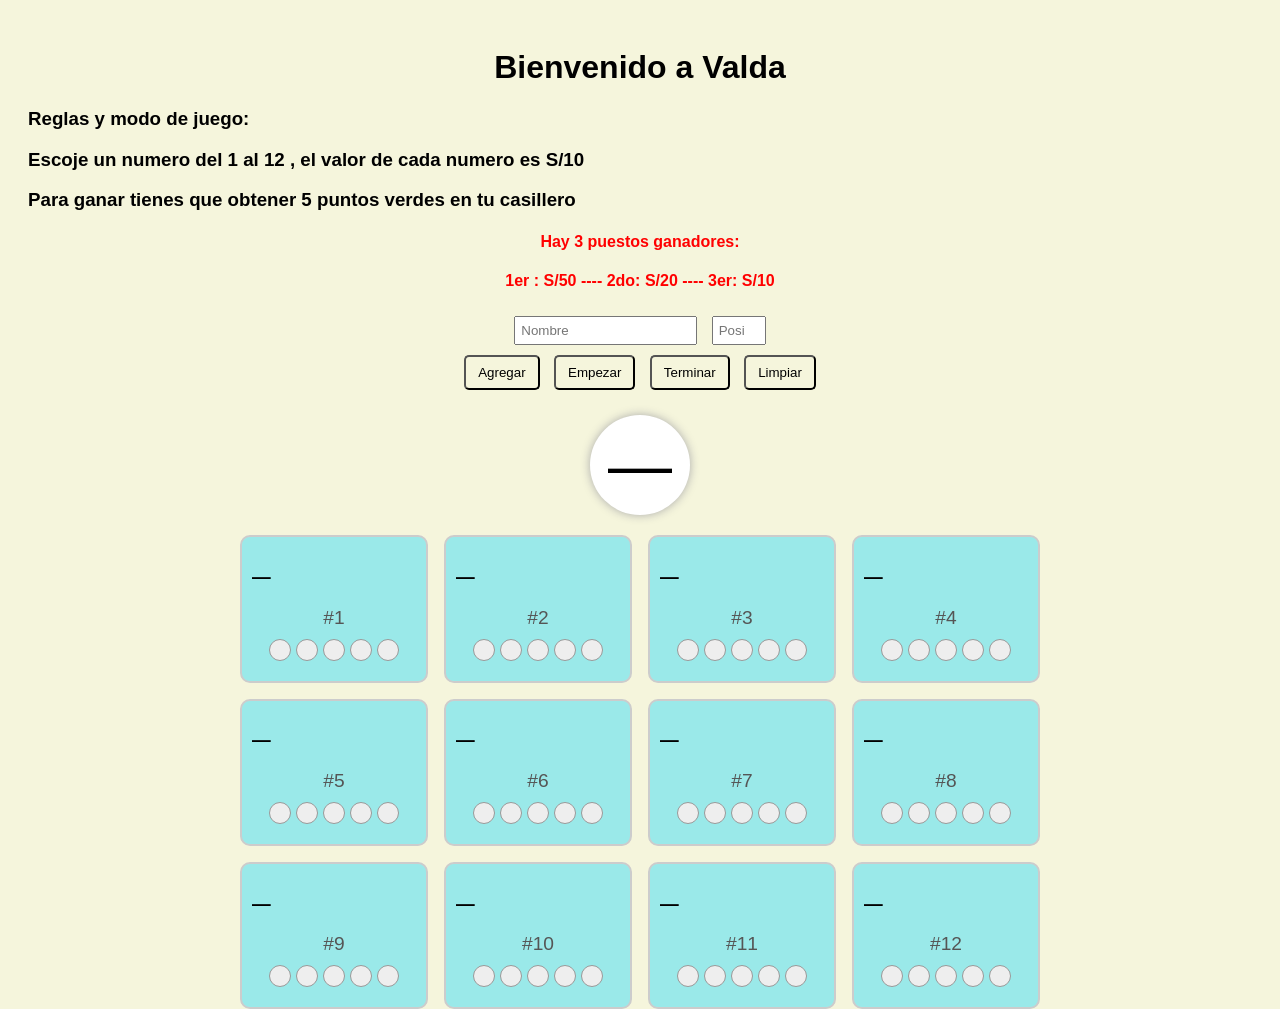
==== index.html @ 1f159853 "Update and rename inicio.html to index.html" ====
<!DOCTYPE html>
<html lang="es">
<head>
  <meta charset="UTF-8" />
  <title>Juego de Cards Aleatorios</title>
  <link rel="stylesheet" href="styles.css" />
</head>
<body>

  <H1>Bienvenido a Valda</H1>
  <h3>Reglas y modo de juego:</h3>
  <h3> Escoje un numero del 1 al 12 , el valor de cada numero es S/10</h3>
  <h3>Para ganar tienes que obtener 5 puntos verdes en tu casillero</h3>
  <h4>Hay 3 puestos ganadores:</h4>
  <h4>1er : S/50  ----  2do: S/20  ---- 3er: S/10</h4>

  <!-- Controles superiores -->
  <div class="controls">
    <input type="text" id="nameInput" placeholder="Nombre" />
    <input type="number" id="positionInput" placeholder="Posición (1-12)" min="1" max="12" />
    <div class="content-botones">
      <button id="addBtn" onclick="addCard()">Agregar</button>
      <button onclick="startRandom()">Empezar</button>
      <button onclick="stopRandom()">Terminar</button>
      <button onclick="clearAll()">Limpiar</button>
    </div>
    
  </div>

  <!-- Display del número aleatorio actual -->
  <div class="number-display" id="numberDisplay">—</div>

  <!-- Contenedor de las tarjetas -->
  <div class="container" id="cardContainer"></div>

  <!-- Script principal -->
  <script src="script.js"></script>
</body>
</html>
---- styles.css ----
/* Estilos generales */
body {
  font-family: Arial, sans-serif;
  text-align: center;
  padding: 20px;
  height: 100vh;
  background-color: beige;
}

h3{
  text-align: left;
  color: rgb(0, 0, 0);
}

h4{
  color: red;
}

/* Área de controles */
.controls {
  margin-bottom: 20px;

}

input {
  margin: 5px;
  padding: 5px;

}

button {
  margin: 5px;
  padding: 8px 12px;
  cursor: pointer;
  border-radius: 5px;
  background-color: transparent;
}


/* Botón eliminar oculto por defecto */
.delete-btn {
  position: absolute;
  top: 5px;
  right: 5px;
  padding: 2px 6px;
  background-color: red;
  color: white;
  border: none;
  border-radius: 50%;
  cursor: pointer;
  font-size: 0.8rem;
  line-height: 1;
  display: none; /* oculto por defecto */
  z-index: 10;
}

/* Mostrar botón solo cuando se pasa el mouse sobre la tarjeta */
.card:hover .delete-btn {
  display: block;
}


/* Número aleatorio actual
#numberDisplay {
  font-size: 4rem;
  font-weight: bold;
  text-align: center;
  padding: 15px;
  border: 4px solid #444;
  border-radius: 15px;
  margin: 20px auto;
  width: 100px;
  background-color: #fff;
  transition: transform 0.3s ease, background-color 0.3s ease;
}

#numberDisplay.flash {
  background-color: gold;
  transform: scale(1.2);
} */


#numberDisplay {
  font-size: 4rem;
  width: 100px;
  height: 100px;
  text-align: center;
  line-height: 100px;
  border-radius: 50%;
  margin: 20px auto;
  background: #fff;
  box-shadow: 0 0 10px #aaa;
  transition: transform 0.6s ease;
  transform-style: preserve-3d;
}

.roll {
  animation: rollAnim 0.6s ease forwards;
}

@keyframes rollAnim {
  0%   { transform: rotateY(0deg) rotateX(0deg); }
  50%  { transform: rotateY(180deg) rotateX(180deg); }
  100% { transform: rotateY(360deg) rotateX(360deg); }
}

 

/* Contenedor de tarjetas en cuadrícula */
.container {
  display: grid;
  grid-template-columns: repeat(4, 1fr); /* 4 columnas */
  gap: 1rem;
  max-width: 800px;
  margin: auto;
}

/* Estilos base para cada tarjeta */
.card {
  border: 2px solid #ccc;
  border-radius: 10px;
  padding: 10px;
  transition: 0.3s;
  background-color: rgb(154, 233, 233);
  position: relative;
}

/* Tarjeta activa (seleccionada por número aleatorio) */
.card.active {
  border-color: green;
  background-color: #e5ffe5;
}

.card.highlight {
  box-shadow: 0 0 15px 5px rgba(255, 215, 0, 0.8);
  transform: scale(1.03);
  transition: all 0.2s ease;
}


/* Números de posición en cada tarjeta */
.number-label {
  font-size: 1.2rem;
  color: #555;
  margin: 5px 0;
}

/* Área de los 5 círculos */
.circles {
  display: flex;
  justify-content: center;
  gap: 5px;
  margin-top: 10px;
}

/* Círculo apagado */
.circle {
  width: 20px;
  height: 20px;
  border-radius: 50%;
  background-color: #eee;
  border: 1px solid #999;
}

/* Círculo activo (encendido) */
.circle.active {
  background-color: green;
}

/* Mensaje de ganador */
.winner-message {
  margin-top: 10px;
  font-weight: bold;
  color: darkgreen;
}
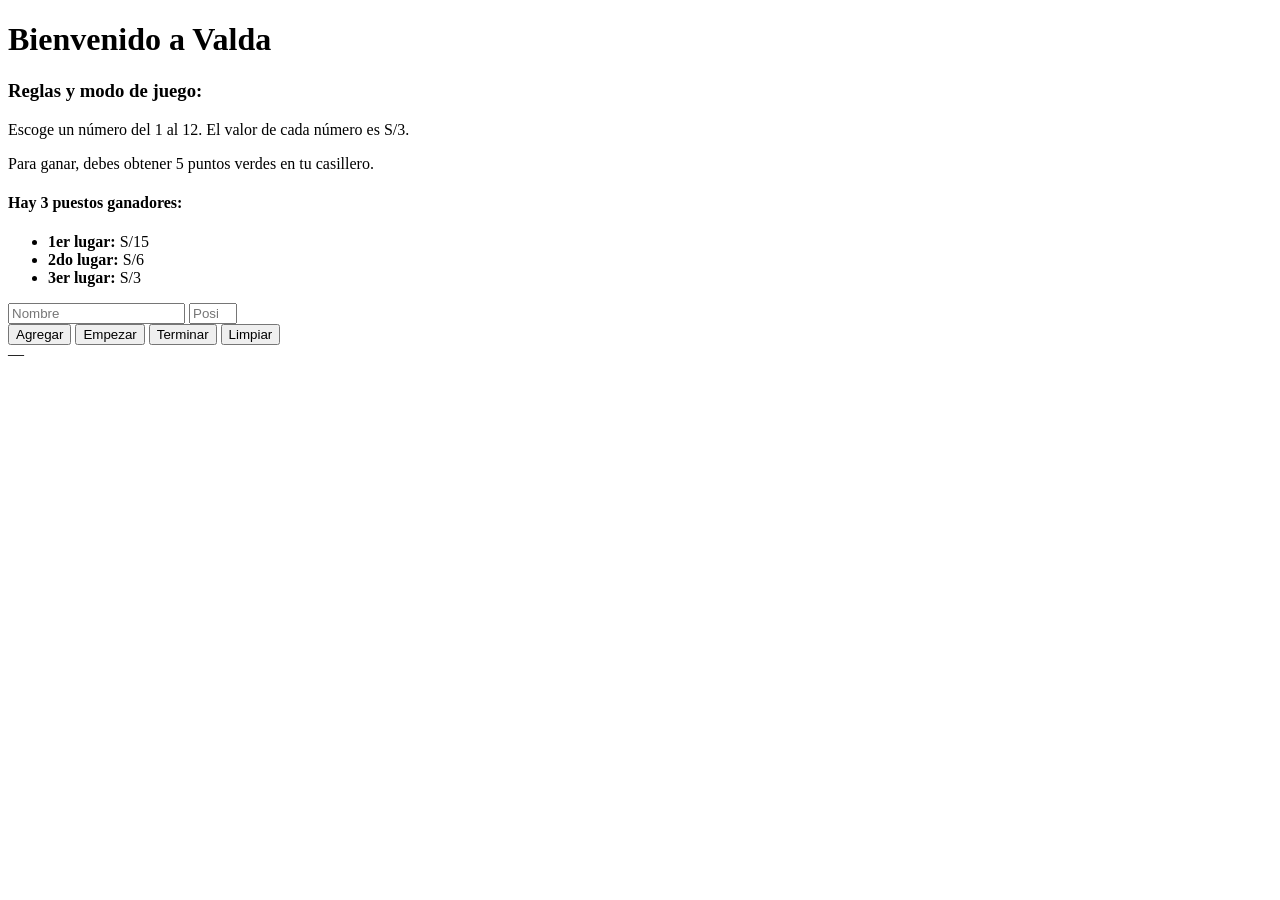
==== commit 5dd41109: "Update index.html" ====
--- a/index.html
+++ b/index.html
@@ -7,33 +7,45 @@
 </head>
 <body>
 
-  <H1>Bienvenido a Valda</H1>
-  <h3>Reglas y modo de juego:</h3>
-  <h3> Escoje un numero del 1 al 12 , el valor de cada numero es S/10</h3>
-  <h3>Para ganar tienes que obtener 5 puntos verdes en tu casillero</h3>
-  <h4>Hay 3 puestos ganadores:</h4>
-  <h4>1er : S/50  ----  2do: S/20  ---- 3er: S/10</h4>
+  <header>
+    <h1>Bienvenido a Valda</h1>
+    <div class="game-info">
+      <h3>Reglas y modo de juego:</h3>
+      <p>Escoge un número del 1 al 12. El valor de cada número es S/3.</p>
+      <p>Para ganar, debes obtener 5 puntos verdes en tu casillero.</p>
+      <h4>Hay 3 puestos ganadores:</h4>
+      <ul>
+        <li><strong>1er lugar:</strong> S/15</li>
+        <li><strong>2do lugar:</strong> S/6</li>
+        <li><strong>3er lugar:</strong> S/3</li>
+      </ul>
+    </div>
+  </header>
 
   <!-- Controles superiores -->
-  <div class="controls">
+  <section class="controls">
     <input type="text" id="nameInput" placeholder="Nombre" />
     <input type="number" id="positionInput" placeholder="Posición (1-12)" min="1" max="12" />
     <div class="content-botones">
-      <button id="addBtn" onclick="addCard()">Agregar</button>
-      <button onclick="startRandom()">Empezar</button>
-      <button onclick="stopRandom()">Terminar</button>
-      <button onclick="clearAll()">Limpiar</button>
+      <button class="btn-agregar" id="addBtn" onclick="addCard()">Agregar</button>
+      <button class="btn-empezar" onclick="startRandom()">Empezar</button>
+      <button class="btn-stop" onclick="stopRandom()">Terminar</button>
+      <button class="btn-limpiar" onclick="clearAll()">Limpiar</button>
     </div>
-    
-  </div>
+  </section>
 
   <!-- Display del número aleatorio actual -->
-  <div class="number-display" id="numberDisplay">—</div>
+  <section class="display-area">
+    <div class="number-display" id="numberDisplay">—</div>
+  </section>
 
   <!-- Contenedor de las tarjetas -->
-  <div class="container" id="cardContainer"></div>
+  <section class="cards-container">
+    <div class="container" id="cardContainer"></div>
+  </section>
 
   <!-- Script principal -->
   <script src="script.js"></script>
 </body>
 </html>
+
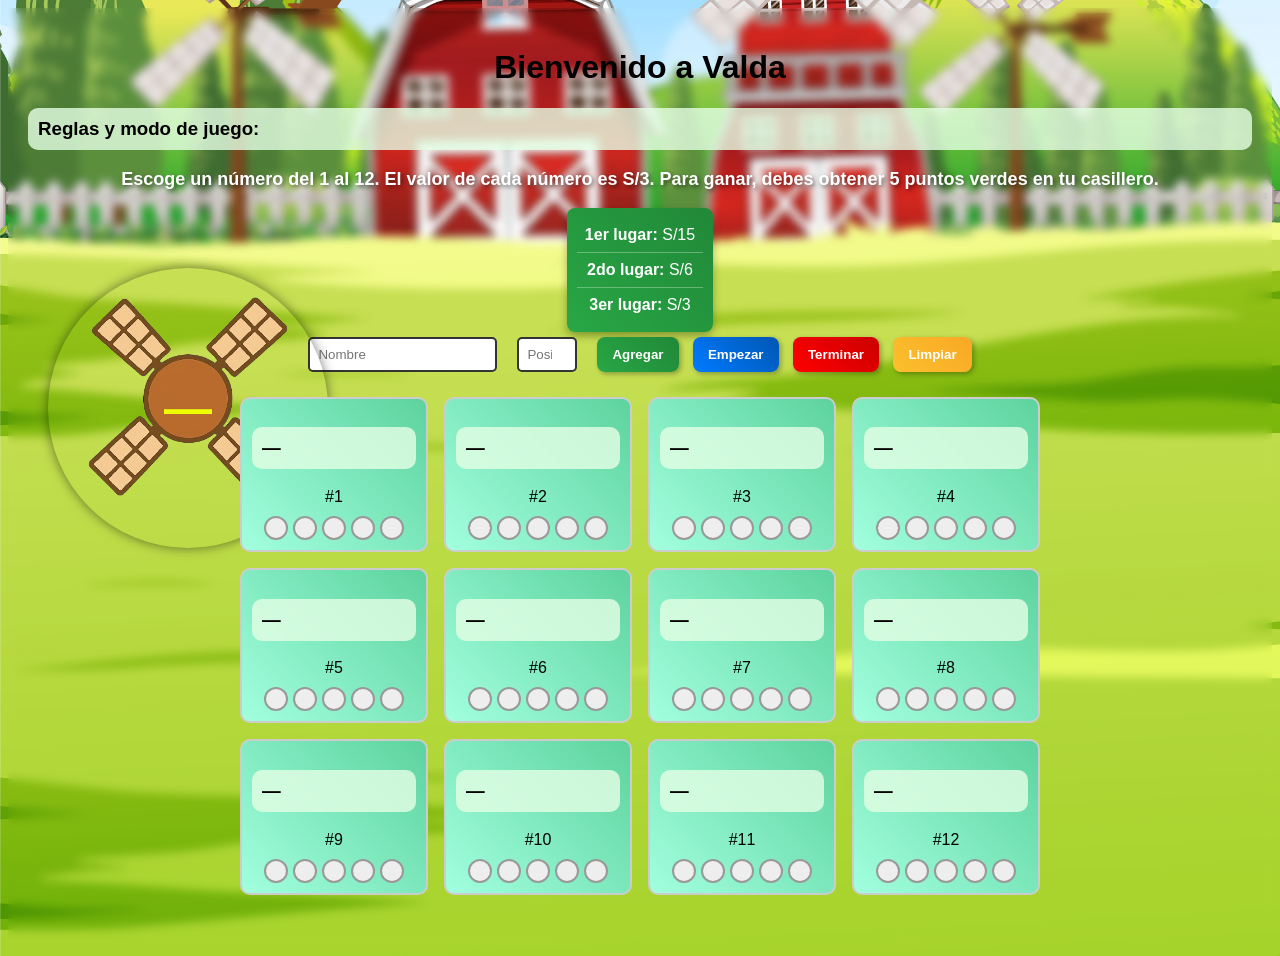
==== commit f7116106: "Update index.html" ====
--- a/index.html
+++ b/index.html
@@ -11,14 +11,18 @@
     <h1>Bienvenido a Valda</h1>
     <div class="game-info">
       <h3>Reglas y modo de juego:</h3>
-      <p>Escoge un número del 1 al 12. El valor de cada número es S/3.</p>
-      <p>Para ganar, debes obtener 5 puntos verdes en tu casillero.</p>
-      <h4>Hay 3 puestos ganadores:</h4>
-      <ul>
-        <li><strong>1er lugar:</strong> S/15</li>
-        <li><strong>2do lugar:</strong> S/6</li>
-        <li><strong>3er lugar:</strong> S/3</li>
-      </ul>
+      <p>Escoge un número del 1 al 12. El valor de cada número es S/3.
+        Para ganar, debes obtener 5 puntos verdes en tu casillero.
+      </p>
+      <div class="game-horizontal">
+        <ul>
+          <li><strong>1er lugar:</strong> S/15</li>
+          <li><strong>2do lugar:</strong> S/6</li>
+          <li><strong>3er lugar:</strong> S/3</li>
+        </ul>
+      </div>
+      
+      
     </div>
   </header>
 
--- a/styles.css
+++ b/styles.css
@@ -0,0 +1,205 @@
+/* Estilos generales */
+body {
+  font-family: Arial, sans-serif;
+  text-align: center;
+  padding: 20px;
+  height: 100vh;
+  background: url('images/granja.jpg') no-repeat center center fixed;
+  background-size: cover;
+  backdrop-filter: blur(5px);
+}
+
+ul {
+  list-style-type: none;
+  padding: 10px;
+  margin: 0 auto; /* Centrar la lista */
+  display: inline-block; /* Hace que la lista solo ocupe el tamaño de su contenido */
+  background: linear-gradient(45deg, #28a745, #218838);
+  border-radius: 8px;
+  box-shadow: 0 4px 8px rgba(0, 0, 0, 0.3);
+}
+
+/* Estilos para los párrafos */
+.game-info p {
+  color: #FFFFFF; /* Blanco puro para máxima legibilidad */
+  font-size: 18px; /* Ajustar tamaño si es necesario */
+  font-weight: bold; /* Hace que resalte más */
+  text-shadow: 2px 2px 4px rgba(0, 0, 0, 0.5); /* Agrega sombra para que no se pierda en el fondo */
+}
+
+
+ul li {
+  padding: 8px; /* Espaciado interno */
+  font-size: 16px; /* Tamaño de texto */
+  color: white; /* Color de texto */
+  border-bottom: 1px solid rgba(255, 255, 255, 0.3); /* Línea separadora sutil */
+}
+
+ul li:last-child {
+  border-bottom: none; /* Elimina la línea del último elemento */
+}
+
+
+h3 {
+  text-align: left;
+  color: rgb(0, 0, 0);
+  background-color: rgba(229, 255, 229, 0.8);
+  padding: 10px;
+  border-radius: 10px;
+}
+
+h4 {
+  color: rgb(235, 245, 255); /* Un azul muy claro para buen contraste */
+  background: linear-gradient(45deg, rgba(80, 80, 80, 0.8), rgba(50, 50, 50, 0.9)); /* Tonos oscuros sutiles */
+  padding: 8px;
+  border-radius: 6px; /* Bordes redondeados para un toque moderno */
+  box-shadow: 0 4px 6px rgba(0, 0, 0, 0.3); /* Sombra ligera */
+  font-weight: bold;
+  text-align: center; /* Centrar el texto */
+  letter-spacing: 1px; /* Espaciado para mejorar la legibilidad */
+}
+
+
+/* Controles superiores */
+.controls {
+  margin-bottom: 20px;
+  display: flex;
+  justify-content: center;
+  gap: 10px;
+}
+
+input {
+  margin: 5px;
+  padding: 8px;
+  border-radius: 5px;
+  border: 2px solid #333;
+}
+
+/* Estilo de los botones */
+button {
+  margin: 5px;
+  padding: 10px 15px;
+  cursor: pointer;
+  border-radius: 8px;
+  font-weight: bold;
+  border: none;
+  transition: all 0.3s ease-in-out;
+  box-shadow: 2px 2px 5px rgba(0, 0, 0, 0.3);
+}
+
+.btn-agregar {
+  color: white;
+  background: linear-gradient(45deg, #28a745, #218838);
+}
+
+.btn-empezar {
+  color: white;
+  background: linear-gradient(45deg, #007bff, #0056b3);
+}
+
+.btn-stop {
+  color: white;
+  background: linear-gradient(45deg, #ff0000, #cc0000);
+}
+
+.btn-limpiar {
+  color: white;
+  background: linear-gradient(45deg, #fbc02d, #f9a825);
+}
+
+button:hover {
+  transform: scale(1.05);
+}
+
+/* Número aleatorio */
+#numberDisplay {
+  position: absolute;
+  left: 40px;
+  top: 260px;
+  width: 280px;
+  height: 280px;
+  font-size: 48px;
+  font-weight: bold;
+  color: rgb(238, 255, 0);
+  display: flex;
+  justify-content: center;
+  align-items: center;
+  background-image: url('images/molino.png');
+  background-size: contain;
+  background-repeat: no-repeat;
+  background-position: center;
+  border-radius: 50%;
+  box-shadow: 0 0 12px rgba(0, 0, 0, 0.5);
+  transition: transform 0.4s ease;
+}
+
+
+#numberDisplay.flash {
+  
+  transform: scale(1.3);
+}
+
+#numberDisplay.rolling {
+  animation: spin 0.6s linear infinite;
+}
+
+@keyframes spin {
+  0% { transform: rotate(0deg); }
+  100% { transform: rotate(360deg); }
+}
+
+
+/* Contenedor de tarjetas */
+.container {
+  display: grid;
+  grid-template-columns: repeat(4, 1fr);
+  gap: 1rem;
+  max-width: 800px;
+  margin: auto;
+}
+
+/* Estilos de cada tarjeta */
+.card {
+  border: 2px solid #ccc;
+  border-radius: 10px;
+  padding: 10px;
+  transition: 0.3s;
+  background: linear-gradient(45deg, #a2ffdf, #5dd39e);
+  position: relative;
+}
+
+.card:hover {
+  transform: scale(1.05);
+}
+
+.card.active {
+  border-color: green;
+  background-color: #e5ffe5;
+}
+
+.card.highlight {
+  box-shadow: 0 0 15px 5px rgba(255, 215, 0, 0.8);
+  transform: scale(1.03);
+}
+
+/* Área de los 5 círculos */
+.circles {
+  display: flex;
+  justify-content: center;
+  gap: 5px;
+  margin-top: 10px;
+}
+
+.circle {
+  width: 20px;
+  height: 20px;
+  border-radius: 50%;
+  background-color: #eee;
+  border: 2px solid #999;
+  transition: all 0.3s ease-in-out;
+}
+
+.circle.active {
+  background-color: green;
+  box-shadow: 0 0 8px rgba(0, 255, 0, 0.8);
+}
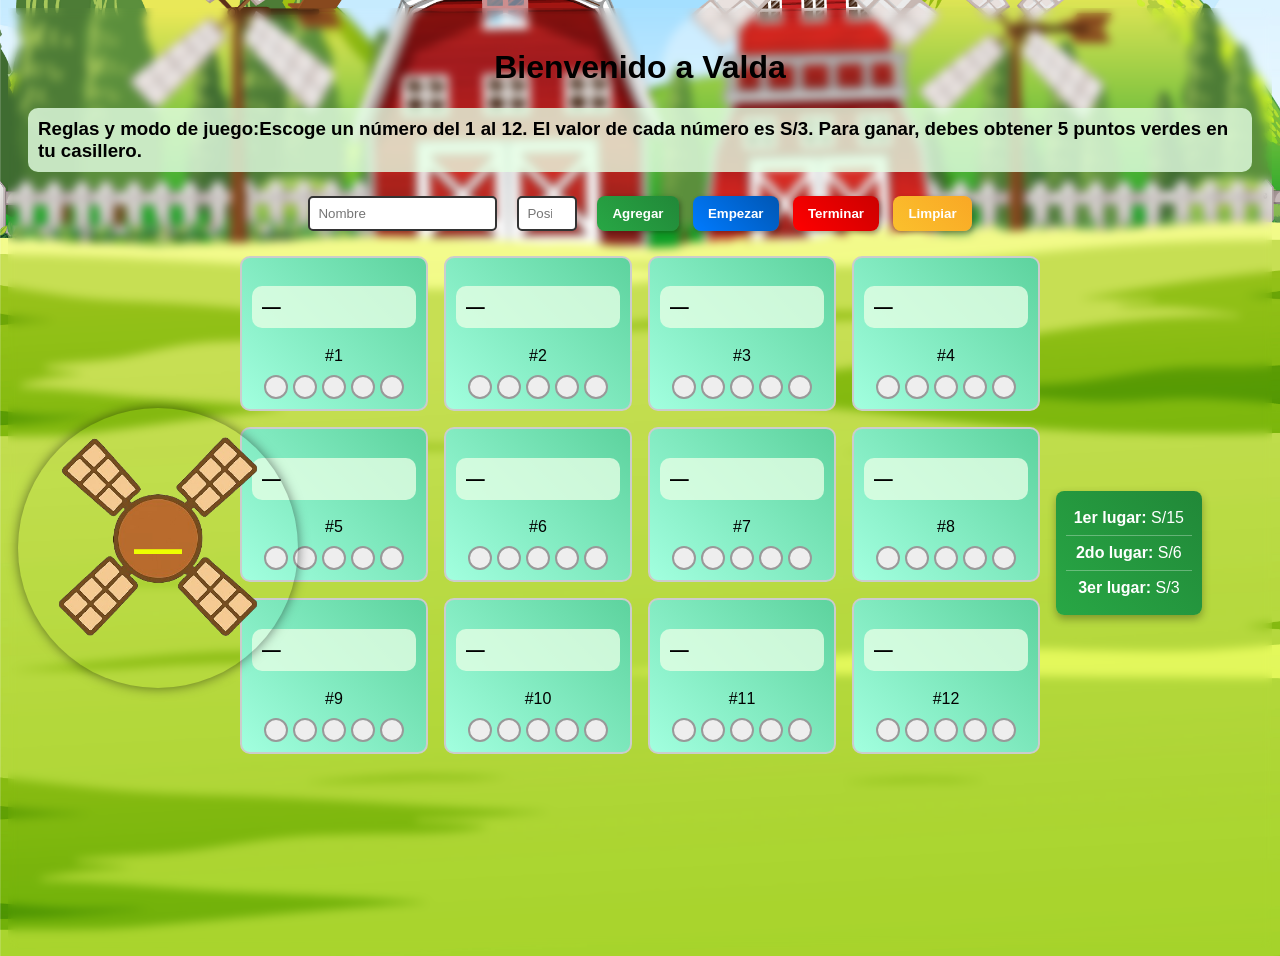
==== commit 7e7205e8: "Update index.html" ====
--- a/index.html
+++ b/index.html
@@ -10,10 +10,9 @@
   <header>
     <h1>Bienvenido a Valda</h1>
     <div class="game-info">
-      <h3>Reglas y modo de juego:</h3>
-      <p>Escoge un número del 1 al 12. El valor de cada número es S/3.
-        Para ganar, debes obtener 5 puntos verdes en tu casillero.
-      </p>
+      <h3>Reglas y modo de juego:Escoge un número del 1 al 12. El valor de cada número es S/3.
+        Para ganar, debes obtener 5 puntos verdes en tu casillero.</h3>
+      
       <div class="game-horizontal">
         <ul>
           <li><strong>1er lugar:</strong> S/15</li>
@@ -21,8 +20,6 @@
           <li><strong>3er lugar:</strong> S/3</li>
         </ul>
       </div>
-      
-      
     </div>
   </header>
 
@@ -38,18 +35,17 @@
     </div>
   </section>
 
-  <!-- Display del número aleatorio actual -->
-  <section class="display-area">
-    <div class="number-display" id="numberDisplay">—</div>
-  </section>
-
   <!-- Contenedor de las tarjetas -->
   <section class="cards-container">
     <div class="container" id="cardContainer"></div>
+  </section>
+
+  <!-- Display del número aleatorio actual (molino) -->
+  <section class="display-area">
+    <div id="numberDisplay">—</div>
   </section>
 
   <!-- Script principal -->
   <script src="script.js"></script>
 </body>
 </html>
-
--- a/styles.css
+++ b/styles.css
@@ -9,36 +9,43 @@
   backdrop-filter: blur(5px);
 }
 
+.game-horizontal {
+  display: flex;
+  position: relative; /* <- importante para contener al ul */
+}
+
 ul {
+  position: absolute;
+  right: 50px;
+  top: 300px;
   list-style-type: none;
   padding: 10px;
-  margin: 0 auto; /* Centrar la lista */
-  display: inline-block; /* Hace que la lista solo ocupe el tamaño de su contenido */
+  margin: 0 auto;
   background: linear-gradient(45deg, #28a745, #218838);
   border-radius: 8px;
   box-shadow: 0 4px 8px rgba(0, 0, 0, 0.3);
-}
-
-/* Estilos para los párrafos */
+  z-index: 10; /* <- asegura que esté al frente */
+}
+
+
 .game-info p {
-  color: #FFFFFF; /* Blanco puro para máxima legibilidad */
-  font-size: 18px; /* Ajustar tamaño si es necesario */
-  font-weight: bold; /* Hace que resalte más */
-  text-shadow: 2px 2px 4px rgba(0, 0, 0, 0.5); /* Agrega sombra para que no se pierda en el fondo */
-}
-
+  color: #FFFFFF;
+  background: linear-gradient(45deg, rgba(80, 80, 80, 0.8), rgba(50, 50, 50, 0.9));
+  font-size: 18px;
+  font-weight: bold;
+  text-shadow: 2px 2px 4px rgba(0, 0, 0, 0.5);
+}
 
 ul li {
-  padding: 8px; /* Espaciado interno */
-  font-size: 16px; /* Tamaño de texto */
-  color: white; /* Color de texto */
-  border-bottom: 1px solid rgba(255, 255, 255, 0.3); /* Línea separadora sutil */
+  padding: 8px;
+  font-size: 16px;
+  color: white;
+  border-bottom: 1px solid rgba(255, 255, 255, 0.3);
 }
 
 ul li:last-child {
-  border-bottom: none; /* Elimina la línea del último elemento */
-}
-
+  border-bottom: none;
+}
 
 h3 {
   text-align: left;
@@ -49,21 +56,21 @@
 }
 
 h4 {
-  color: rgb(235, 245, 255); /* Un azul muy claro para buen contraste */
-  background: linear-gradient(45deg, rgba(80, 80, 80, 0.8), rgba(50, 50, 50, 0.9)); /* Tonos oscuros sutiles */
+  color: rgb(235, 245, 255);
+  background: linear-gradient(45deg, rgba(80, 80, 80, 0.8), rgba(50, 50, 50, 0.9));
   padding: 8px;
-  border-radius: 6px; /* Bordes redondeados para un toque moderno */
-  box-shadow: 0 4px 6px rgba(0, 0, 0, 0.3); /* Sombra ligera */
-  font-weight: bold;
-  text-align: center; /* Centrar el texto */
-  letter-spacing: 1px; /* Espaciado para mejorar la legibilidad */
-}
-
+  border-radius: 6px;
+  box-shadow: 0 4px 6px rgba(0, 0, 0, 0.3);
+  font-weight: bold;
+  text-align: center;
+  letter-spacing: 1px;
+}
 
 /* Controles superiores */
 .controls {
   margin-bottom: 20px;
   display: flex;
+  flex-wrap: wrap;
   justify-content: center;
   gap: 10px;
 }
@@ -111,11 +118,11 @@
   transform: scale(1.05);
 }
 
-/* Número aleatorio */
+/* Número aleatorio (molino) - estilo escritorio */
 #numberDisplay {
   position: absolute;
-  left: 40px;
-  top: 260px;
+  left: 10px;
+  top: 400px;
   width: 280px;
   height: 280px;
   font-size: 48px;
@@ -133,9 +140,7 @@
   transition: transform 0.4s ease;
 }
 
-
 #numberDisplay.flash {
-  
   transform: scale(1.3);
 }
 
@@ -147,7 +152,6 @@
   0% { transform: rotate(0deg); }
   100% { transform: rotate(360deg); }
 }
-
 
 /* Contenedor de tarjetas */
 .container {
@@ -203,3 +207,24 @@
   background-color: green;
   box-shadow: 0 0 8px rgba(0, 255, 0, 0.8);
 }
+
+/* Responsive: para pantallas menores a 768px */
+@media (max-width: 768px) {
+  .container {
+    grid-template-columns: repeat(3, 1fr);
+  }
+
+  #numberDisplay {
+    position: static;
+    margin: 20px auto;
+    width: 150px;
+    height: 150px;
+    order: 999;
+  }
+
+  .display-area {
+    display: flex;
+    justify-content: center;
+    margin-top: 20px;
+  }
+}
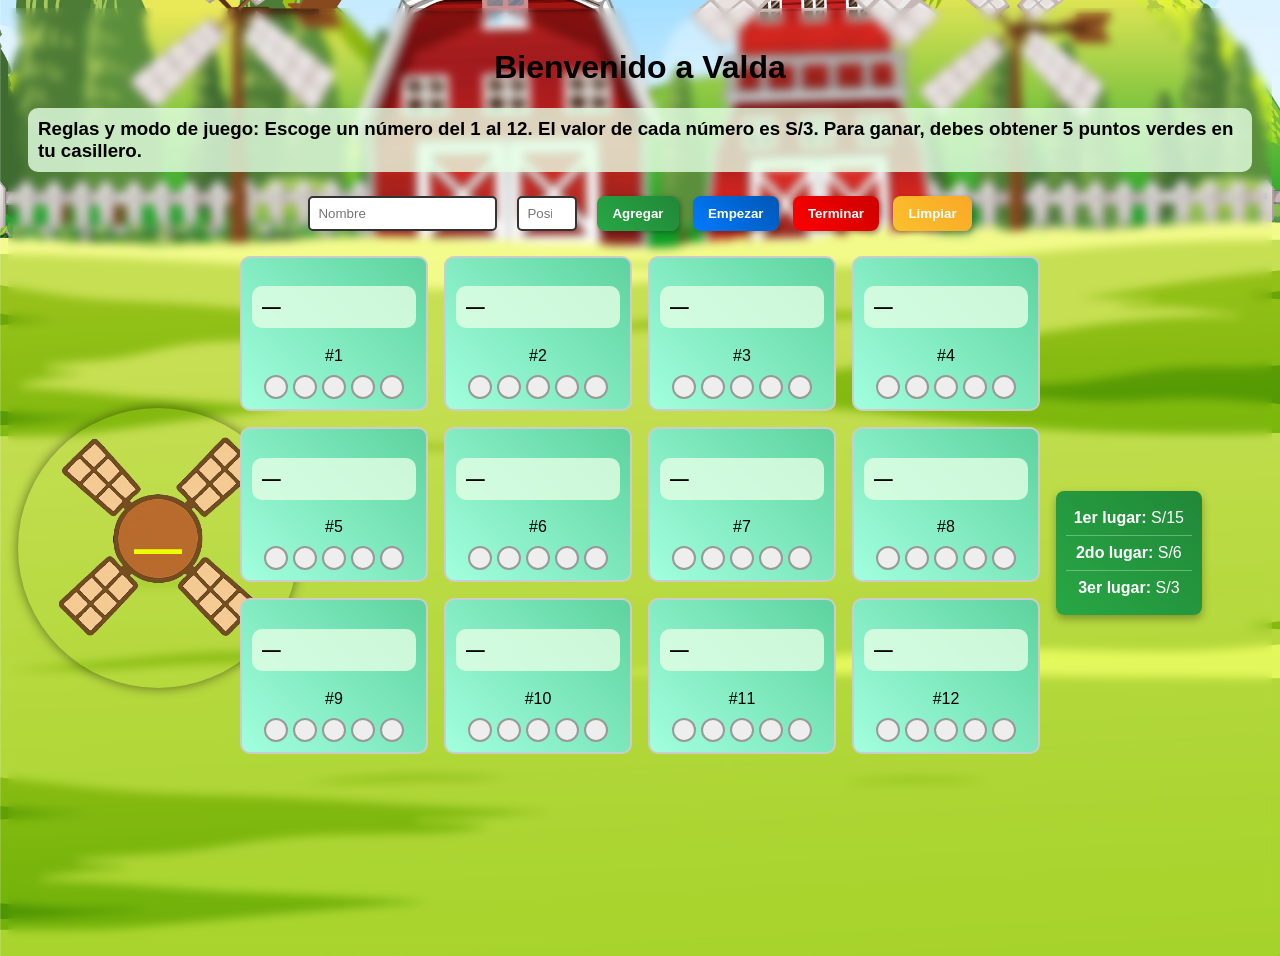
==== commit 229795dc: "Update index.html" ====
--- a/index.html
+++ b/index.html
@@ -2,6 +2,7 @@
 <html lang="es">
 <head>
   <meta charset="UTF-8" />
+  <meta name="viewport" content="width=device-width, initial-scale=1.0">
   <title>Juego de Cards Aleatorios</title>
   <link rel="stylesheet" href="styles.css" />
 </head>
@@ -10,9 +11,10 @@
   <header>
     <h1>Bienvenido a Valda</h1>
     <div class="game-info">
-      <h3>Reglas y modo de juego:Escoge un número del 1 al 12. El valor de cada número es S/3.
-        Para ganar, debes obtener 5 puntos verdes en tu casillero.</h3>
-      
+      <h3 id="descripcion">
+        Reglas y modo de juego: Escoge un número del 1 al 12. El valor de cada número es S/3.
+        Para ganar, debes obtener 5 puntos verdes en tu casillero.
+      </h3>
       <div class="game-horizontal">
         <ul>
           <li><strong>1er lugar:</strong> S/15</li>
@@ -22,17 +24,22 @@
       </div>
     </div>
   </header>
-
+  
   <!-- Controles superiores -->
   <section class="controls">
     <input type="text" id="nameInput" placeholder="Nombre" />
     <input type="number" id="positionInput" placeholder="Posición (1-12)" min="1" max="12" />
     <div class="content-botones">
       <button class="btn-agregar" id="addBtn" onclick="addCard()">Agregar</button>
-      <button class="btn-empezar" onclick="startRandom()">Empezar</button>
-      <button class="btn-stop" onclick="stopRandom()">Terminar</button>
+      <button class="btn-empezar" onclick="empezarJuego()">Empezar</button>
+      <button class="btn-stop" onclick="terminarJuego()">Terminar</button>
       <button class="btn-limpiar" onclick="clearAll()">Limpiar</button>
     </div>
+  </section>
+
+  <!-- Display del número aleatorio actual (molino) -->
+  <section class="display-area oculto">
+    <div id="numberDisplay">—</div>
   </section>
 
   <!-- Contenedor de las tarjetas -->
@@ -40,12 +47,8 @@
     <div class="container" id="cardContainer"></div>
   </section>
 
-  <!-- Display del número aleatorio actual (molino) -->
-  <section class="display-area">
-    <div id="numberDisplay">—</div>
-  </section>
-
   <!-- Script principal -->
   <script src="script.js"></script>
 </body>
 </html>
+
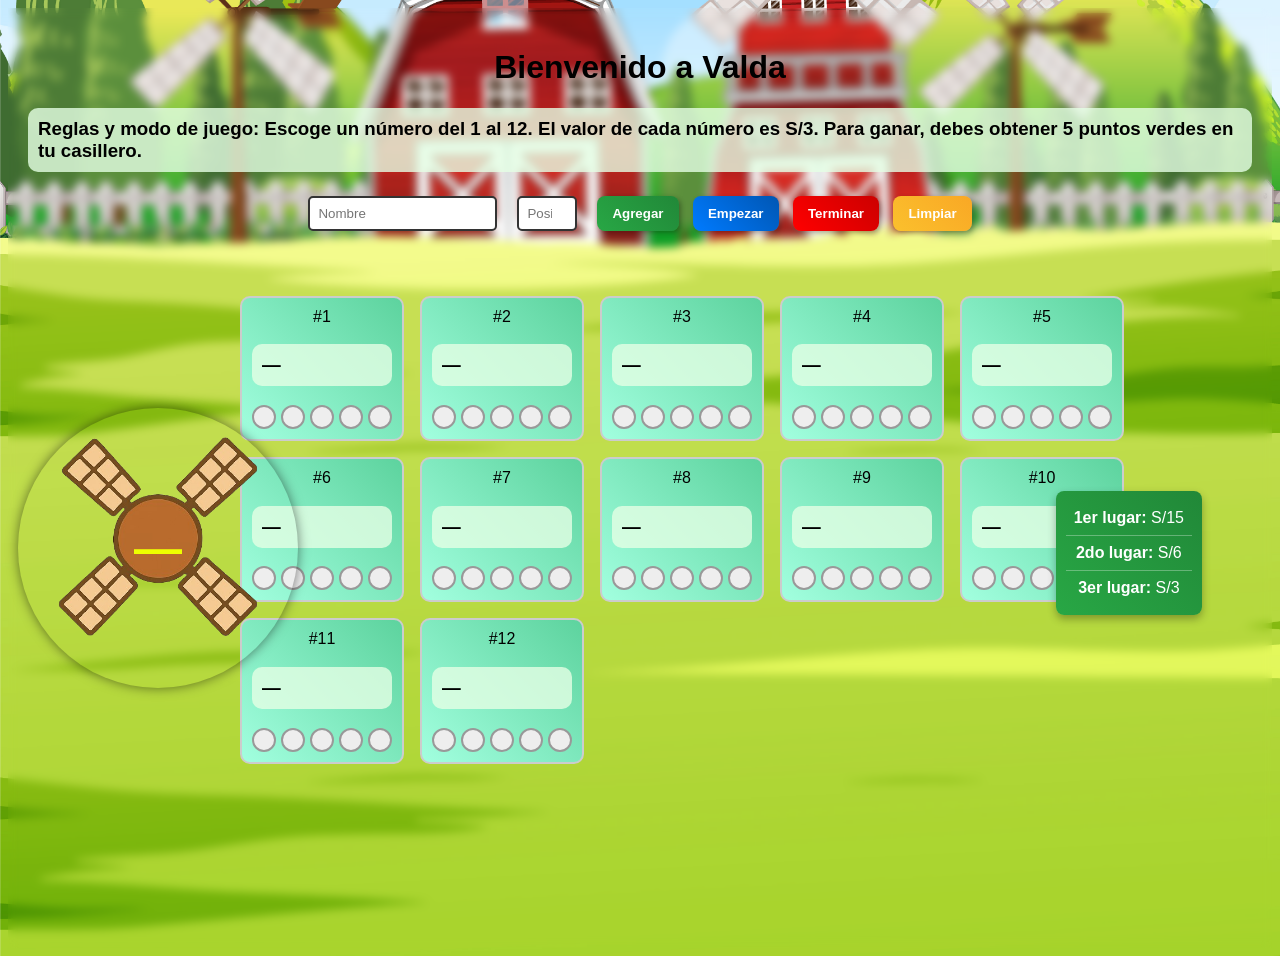
==== commit 477bdf01: "Update index.html" ====
--- a/index.html
+++ b/index.html
@@ -24,31 +24,35 @@
       </div>
     </div>
   </header>
-  
-  <!-- Controles superiores -->
-  <section class="controls">
-    <input type="text" id="nameInput" placeholder="Nombre" />
-    <input type="number" id="positionInput" placeholder="Posición (1-12)" min="1" max="12" />
-    <div class="content-botones">
-      <button class="btn-agregar" id="addBtn" onclick="addCard()">Agregar</button>
-      <button class="btn-empezar" onclick="empezarJuego()">Empezar</button>
-      <button class="btn-stop" onclick="terminarJuego()">Terminar</button>
-      <button class="btn-limpiar" onclick="clearAll()">Limpiar</button>
+
+  <!-- Agrupación flexible para tarjetas y controles -->
+  <section class="layout-flex">
+
+    <!-- Contenedor de las tarjetas -->
+    <div class="cards-container">
+      <div class="container" id="cardContainer"></div>
     </div>
+
+    <!-- Controles de juego -->
+    <section class="controls">
+      <input type="text" id="nameInput" placeholder="Nombre" />
+      <input type="number" id="positionInput" placeholder="Posición (1-12)" min="1" max="12" />
+      <div class="content-botones">
+        <button class="btn-agregar" id="addBtn" onclick="addCard()">Agregar</button>
+        <button class="btn-empezar" onclick="empezarJuego()">Empezar</button>
+        <button class="btn-stop" onclick="terminarJuego()">Terminar</button>
+        <button class="btn-limpiar" onclick="clearAll()">Limpiar</button>
+      </div>
+    </section>
+
   </section>
 
   <!-- Display del número aleatorio actual (molino) -->
-  <section class="display-area oculto">
+  <section class="display-area">
     <div id="numberDisplay">—</div>
-  </section>
-
-  <!-- Contenedor de las tarjetas -->
-  <section class="cards-container">
-    <div class="container" id="cardContainer"></div>
   </section>
 
   <!-- Script principal -->
   <script src="script.js"></script>
 </body>
 </html>
-
--- a/styles.css
+++ b/styles.css
@@ -1,4 +1,3 @@
-/* Estilos generales */
 body {
   font-family: Arial, sans-serif;
   text-align: center;
@@ -11,7 +10,7 @@
 
 .game-horizontal {
   display: flex;
-  position: relative; /* <- importante para contener al ul */
+  position: relative;
 }
 
 ul {
@@ -24,9 +23,8 @@
   background: linear-gradient(45deg, #28a745, #218838);
   border-radius: 8px;
   box-shadow: 0 4px 8px rgba(0, 0, 0, 0.3);
-  z-index: 10; /* <- asegura que esté al frente */
-}
-
+  z-index: 10;
+}
 
 .game-info p {
   color: #FFFFFF;
@@ -66,7 +64,6 @@
   letter-spacing: 1px;
 }
 
-/* Controles superiores */
 .controls {
   margin-bottom: 20px;
   display: flex;
@@ -82,7 +79,6 @@
   border: 2px solid #333;
 }
 
-/* Estilo de los botones */
 button {
   margin: 5px;
   padding: 10px 15px;
@@ -118,7 +114,12 @@
   transform: scale(1.05);
 }
 
-/* Número aleatorio (molino) - estilo escritorio */
+/* Mostrar por defecto en PC */
+.display-area {
+  visibility: visible;
+}
+
+/* Molino */
 #numberDisplay {
   position: absolute;
   left: 10px;
@@ -153,16 +154,19 @@
   100% { transform: rotate(360deg); }
 }
 
-/* Contenedor de tarjetas */
+/* Tarjetas */
 .container {
   display: grid;
-  grid-template-columns: repeat(4, 1fr);
+  grid-template-columns: repeat(5, 1fr);
   gap: 1rem;
   max-width: 800px;
   margin: auto;
 }
 
-/* Estilos de cada tarjeta */
+.oculto{
+  visibility: hidden;
+}
+
 .card {
   border: 2px solid #ccc;
   border-radius: 10px;
@@ -186,7 +190,6 @@
   transform: scale(1.03);
 }
 
-/* Área de los 5 círculos */
 .circles {
   display: flex;
   justify-content: center;
@@ -208,23 +211,124 @@
   box-shadow: 0 0 8px rgba(0, 255, 0, 0.8);
 }
 
-/* Responsive: para pantallas menores a 768px */
+.layout-flex {
+  display: flex;
+  flex-direction: column;
+}
+
+
+/* Responsive: Móvil */
 @media (max-width: 768px) {
+  body {
+    padding: 8px;
+    font-size: 14px;
+  }
+
   .container {
     grid-template-columns: repeat(3, 1fr);
+    gap: 0.4rem;
+  }
+
+  .cards-container {
+    order: 1;
+  }
+
+
+  .card {
+    width: 80px;
+    height: 80px;
+    padding: 5px;
+    font-size: 0.7rem;
+  }
+
+
+  .circles {
+    gap: 3px;
+  }
+
+  .circle {
+    width: 10px;
+    height: 10px;
   }
 
   #numberDisplay {
-    position: static;
-    margin: 20px auto;
-    width: 150px;
-    height: 150px;
-    order: 999;
-  }
-
+    width: 100px;
+    height: 100px;
+    font-size: 24px;
+    margin: 0 auto;
+    position: relative;
+    
+  }
+  
+/* Ocultar solo en móviles */
   .display-area {
+    visibility: hidden;
+    position: absolute;
+    top: -350px;
+    left: 35%;
     display: flex;
     justify-content: center;
-    margin-top: 20px;
-  }
-}
+    margin: 10px 0;
+  }
+
+  ul {
+    display: none;
+  }
+
+  h1 {
+    font-size: 18px;
+  }
+
+  h3 {
+    font-size: 12px;
+    padding: 6px;
+  }
+
+  .controls {
+    align-items: center;
+    gap: 8px;
+    order: 2;
+  }
+
+  input {
+    width: 30%;
+    font-size: 14px;
+    padding: 6px;
+  }
+
+  .content-botones {
+    display: flex;
+    flex-wrap: wrap;
+    justify-content: center;
+    gap: 8px;
+    width: 100%;
+  }
+
+  .content-botones button {
+    flex: 1 1 calc(45% - 10px);
+    max-width: 45%;
+    font-size: 12px;
+    padding: 6px;
+  }
+
+  .oculto{
+    visibility: hidden;
+  }
+}
+
+/* Orden normal para escritorio */
+@media (min-width: 769px) {
+  .layout-flex {
+    flex-direction: column;
+    justify-content: center;
+    gap: 40px;
+  }
+
+  .cards-container {
+    order: 1;
+  }
+
+  .controls {
+    order: -1;
+  }
+}
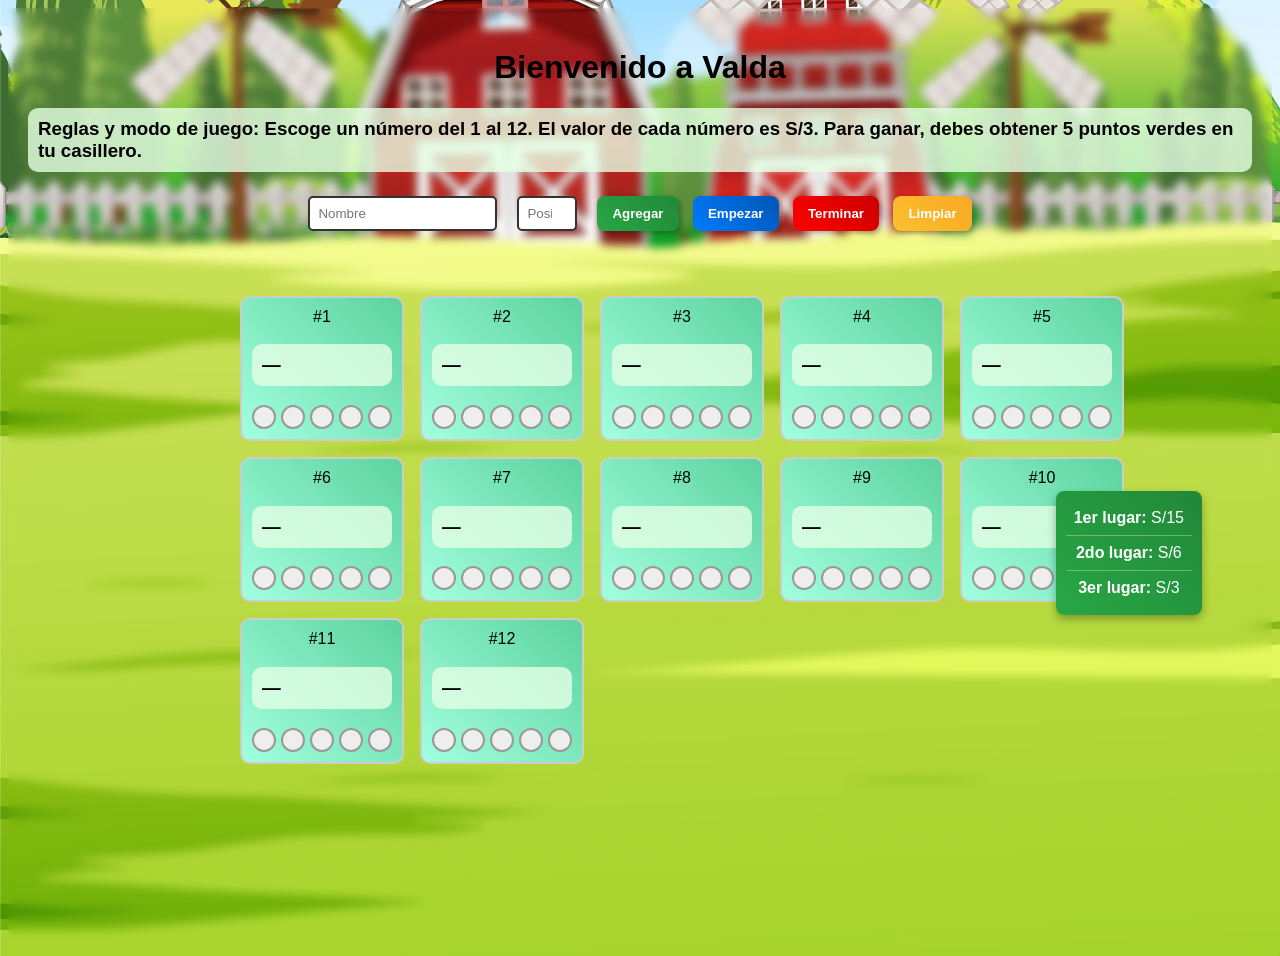
==== commit 32138275: "Update index.html" ====
--- a/index.html
+++ b/index.html
@@ -48,7 +48,7 @@
   </section>
 
   <!-- Display del número aleatorio actual (molino) -->
-  <section class="display-area">
+  <section class="display-area oculto">
     <div id="numberDisplay">—</div>
   </section>
 
